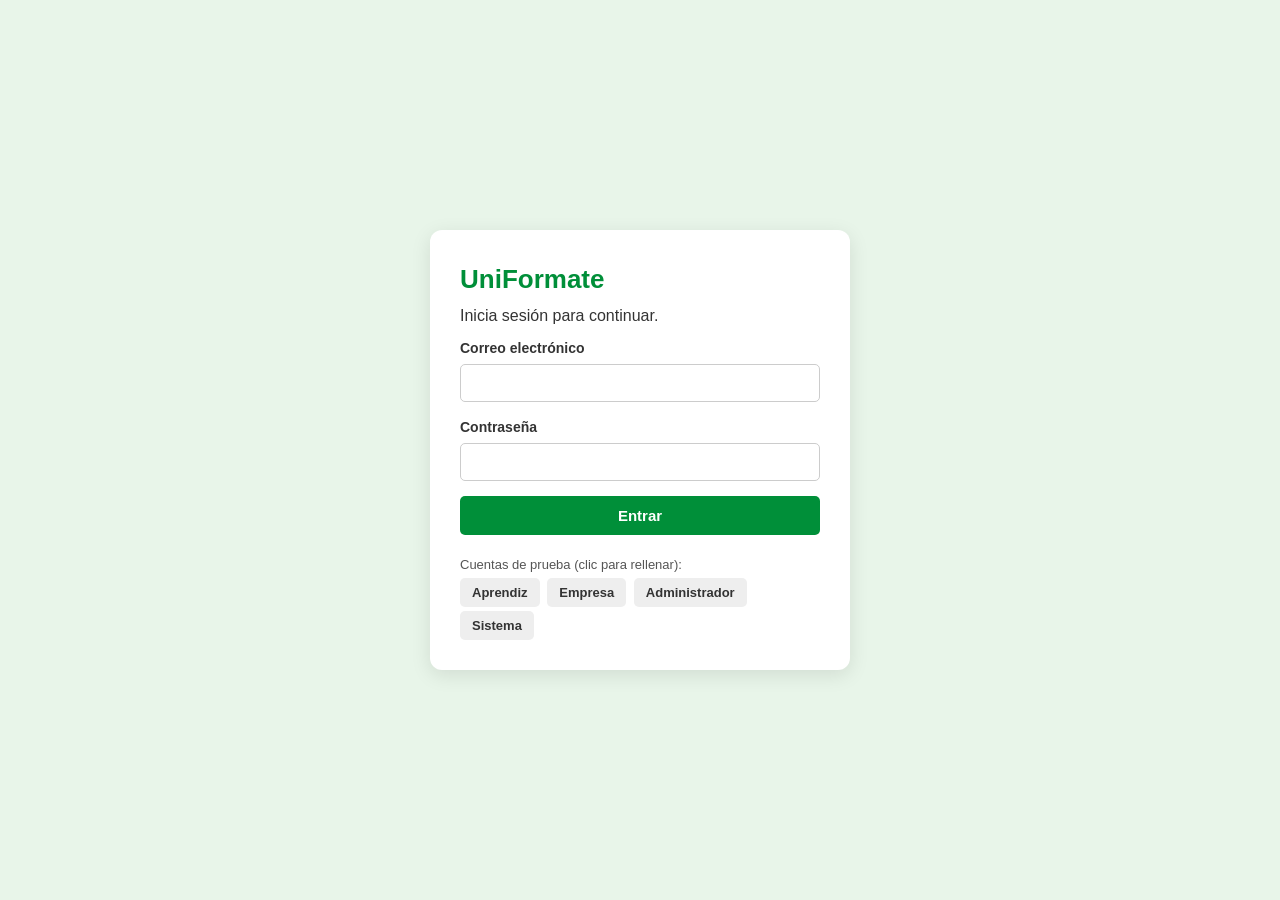
==== index.html @ abd27094 "Primera version de UniFormate" ====
<!DOCTYPE html>
<html lang="es"><head><meta charset="UTF-8"><meta name="viewport" content="width=device-width, initial-scale=1.0"><title>Inicio - UniFormate</title>
<link rel="stylesheet" href="https://cdnjs.cloudflare.com/ajax/libs/font-awesome/6.4.0/css/all.min.css">
<link rel="stylesheet" href="styles.css"><link rel="stylesheet" href="roles.css"></head>
<body data-page="index"><main class="page"><div class="container">
<section class="hero"><div class="hero-grid"><div class="hero-content"><div class="tagline">COMPARA, ELIGE, VISTE TU FUTURO</div><h1>UNIFORMES DEL SENA EN UN SOLO LUGAR</h1><p>En UniFormate puedes comparar diferentes empresas que venden uniformes del SENA. Mira sus precios, diseños, ubicaciones y calificaciones.</p><a href="empresas.html" class="btn btn-primary">Ver empresas <i class="fa-solid fa-arrow-right"></i></a></div><div class="hero-media"><img src="imagenes/inicio-uniformate.png" alt="Aprendices SENA"></div></div></section><div class="welcome" id="welcome"></div>
</div></main><script src="app.js"></script></body></html>
---- styles.css ----
/* ESTILOS GENERALES */
* { margin: 0; padding: 0; box-sizing: border-box; }
html { scroll-behavior: smooth; }
body { font-family: Arial, sans-serif; color: #333; background-color: white; line-height: 1.5; }
img { max-width: 100%; display: block; }
a { color: inherit; }
p { margin-bottom: 10px; }
.container { width: 90%; max-width: 1200px; margin: auto; }
.section { padding: 60px 0; }
.bg-light { background-color: #f5f5f5; }
section[id] { scroll-margin-top: 80px; }
 
/* ACCESIBILIDAD */
:focus-visible { outline: 3px solid #f5a900; outline-offset: 2px; }
 
/* BOTONES */
.btn { display: inline-block; padding: 11px 20px; background-color: #008f39; color: white; text-decoration: none; border: none; border-radius: 5px; cursor: pointer; font-weight: bold; font-size: 15px; font-family: inherit; }
.btn:hover { background-color: #006f2d; }
.btn-block { width: 100%; text-align: center; }
.btn-primary { background-color: #008f39; }
.btn-send { width: 100%; text-align: center; }
 
/* ENCABEZADO */
.header { background-color: #008f39; width: 100%; position: sticky; top: 0; z-index: 1000; }
.header-container { height: 75px; display: flex; align-items: center; justify-content: space-between; }
.brand { display: flex; align-items: center; gap: 10px; color: white; text-decoration: none; }
.brand-logo { width: 45px; height: 45px; border: 2px solid white; border-radius: 50%; display: flex; align-items: center; justify-content: center; overflow: hidden; }
.brand-logo img { width: 100%; height: 100%; object-fit: contain; }
.brand-title { font-size: 22px; font-weight: bold; }
.brand-subtitle { font-size: 10px; letter-spacing: 1px; }
.nav-list { display: flex; gap: 20px; list-style: none; }
.nav-link { color: white; text-decoration: none; font-size: 15px; padding: 4px 0; border-bottom: 2px solid transparent; }
.nav-link:hover { text-decoration: underline; }
.nav-link.active { border-bottom-color: white; font-weight: bold; }
.header-actions { display: flex; gap: 10px; }
.icon-btn { background: none; border: none; color: white; font-size: 20px; cursor: pointer; padding: 6px; }
.mobile-menu-btn { display: none; }
.search-bar { background-color: #006f2d; padding: 10px 0; }
.search-bar[hidden] { display: none; }
.search-bar input { width: 100%; padding: 10px; border: none; border-radius: 5px; font-size: 15px; }
.no-results { color: #b00020; font-weight: bold; margin-bottom: 15px; }
.no-results[hidden] { display: none; }
 
/* INICIO */
.hero { padding: 70px 0; }
.hero-grid { display: grid; grid-template-columns: 1fr 1fr; gap: 40px; align-items: center; }
.tagline { color: #666; font-size: 14px; font-weight: bold; }
.hero-content h1 { font-size: 40px; margin: 15px 0; color: #222; }
.hero-content p { color: #555; margin-bottom: 25px; }
.hero-media img { width: 100%; border-radius: 10px; }
 
/* TITULOS */
.section-header { margin-bottom: 30px; }
.subheading { color: #008f39; font-size: 13px; font-weight: bold; }
.section-header h2 { font-size: 28px; margin: 8px 0; }
 
/* EMPRESAS */
.company-grid { display: grid; grid-template-columns: repeat(3, 1fr); gap: 25px; }
.company-card { background-color: white; padding: 20px; border: 1px solid #ddd; border-radius: 10px; box-shadow: 0 3px 10px rgba(0,0,0,0.08); }
.company-card[hidden] { display: none; }
.card-header { display: flex; justify-content: space-between; gap: 10px; margin-bottom: 15px; }
.company-brand { display: flex; align-items: center; gap: 10px; }
.company-brand h3 { margin-bottom: 2px; }
.company-brand p { font-size: 13px; color: #666; }
.company-icon { font-size: 25px; }
.text-green { color: #008f39; }
.text-dark { color: #333; }
.badge { background-color: #eee; height: fit-content; padding: 5px 8px; border-radius: 4px; font-size: 11px; white-space: nowrap; }
.card-gallery { display: grid; grid-template-columns: repeat(3, 1fr); gap: 7px; margin-bottom: 15px; }
.card-gallery img { width: 100%; height: 90px; object-fit: cover; border-radius: 5px; }
.price-location { display: flex; justify-content: space-between; gap: 10px; font-size: 13px; margin-bottom: 8px; }
.price strong { color: #008f39; }
.rating { color: #f5a900; margin-bottom: 15px; }
.rating span { color: #666; font-size: 13px; margin-left: 5px; }
.card-review { display: flex; gap: 10px; padding: 10px; background-color: #f5f5f5; border-radius: 5px; margin-bottom: 15px; }
.card-review p { font-size: 13px; }
.avatar { width: 32px; height: 32px; min-width: 32px; background-color: #008f39; color: white; border-radius: 50%; display: flex; align-items: center; justify-content: center; font-weight: bold; }
.bg-blue { background-color: #1976d2; }
.bg-purple { background-color: #7b1fa2; }
 
/* COMPARACION */
.compare-layout { display: grid; grid-template-columns: 1.3fr 0.7fr; gap: 40px; align-items: center; }
.compare-card { background-color: #e8f5e9; padding: 30px; border-radius: 15px; }
.compare-badge { color: #008f39; font-weight: bold; font-size: 13px; }
.compare-card h2 { margin: 8px 0; }
.compare-image { width: 100%; margin: 20px 0; }
.compare-image img { width: 100%; max-height: 250px; object-fit: cover; border-radius: 10px; }
.features-grid { display: grid; grid-template-columns: 1fr 1fr; gap: 15px; margin: 20px 0; }
.feature-item { display: flex; gap: 10px; }
.feature-item i { color: #008f39; font-size: 20px; }
.feature-item p { font-size: 13px; color: #555; }
.table-wrapper { overflow-x: auto; }
table { width: 100%; border-collapse: collapse; background-color: white; margin-top: 15px; }
th, td { padding: 10px; border: 1px solid #ddd; text-align: left; font-size: 13px; }
th { background-color: #eeeeee; }
.check-list { list-style: none; margin-top: 15px; }
.check-list li { margin-bottom: 10px; }
.check-list i { color: #008f39; margin-right: 5px; }
 
/* NOSOTROS */
.about-layout { display: grid; grid-template-columns: 0.8fr 1.2fr; gap: 40px; align-items: center; }
.about-banner { display: grid; grid-template-columns: 1fr 1fr; background-color: white; border: 1px solid #ddd; border-radius: 10px; overflow: hidden; }
.about-banner-info { padding: 25px; }
.badge-pill { display: inline-block; background-color: #dff2e3; color: #008f39; padding: 5px 10px; border-radius: 20px; font-size: 12px; font-weight: bold; margin-bottom: 10px; }
.perks-grid { display: grid; grid-template-columns: 1fr 1fr; gap: 12px; margin-top: 20px; }
.perk { font-size: 13px; }
.perk i { color: #008f39; margin-right: 5px; }
.about-banner-img img { width: 100%; height: 100%; object-fit: cover; }
 
/* CONTACTO */
.contact-grid { display: grid; grid-template-columns: 1.2fr 0.8fr; gap: 30px; }
.contact-form-box { background-color: white; border: 1px solid #ddd; border-radius: 10px; padding: 30px; }
.contact-info-card { background-color: #e8f5e9; border-radius: 10px; padding: 30px; }
.info-header { display: flex; align-items: center; gap: 15px; }
.info-header i { color: #008f39; font-size: 30px; }
.redes-image { width: 100%; max-height: 180px; object-fit: contain; margin: 20px 0; border-radius: 10px; }
.contact-links { list-style: none; margin: 25px 0; }
.contact-links li { margin-bottom: 12px; }
.contact-links i { color: #008f39; margin-right: 8px; }
.contact-links a { text-decoration: none; }
.contact-links a:hover { text-decoration: underline; }
 
/* FORMULARIOS */
.form-group { margin-bottom: 15px; }
.form-group label, .label-text { display: block; margin-bottom: 5px; font-weight: bold; font-size: 14px; }
.form-group input, .form-group textarea { width: 100%; padding: 10px; border: 1px solid #ccc; border-radius: 5px; font-family: Arial, sans-serif; font-size: 14px; }
.form-group input.invalid, .form-group textarea.invalid { border-color: #b00020; background-color: #fff6f6; }
.required { color: #b00020; }
.error-message { display: block; color: #b00020; font-size: 12px; margin-top: 4px; min-height: 0; }
.form-feedback { display: none; padding: 12px; border-radius: 5px; margin-bottom: 15px; font-size: 14px; font-weight: bold; }
.form-feedback.success { display: block; background-color: #e8f5e9; color: #006f2d; border: 1px solid #008f39; }
.form-feedback.error { display: block; background-color: #fdecea; color: #b00020; border: 1px solid #b00020; }
 
/* ESTRELLAS */
.star-rating { display: flex; flex-direction: row-reverse; justify-content: flex-end; gap: 4px; }
.star-rating input { position: absolute; opacity: 0; width: 1px; height: 1px; }
.form-group .star-rating label { display: inline; margin: 0; font-size: 30px; line-height: 1; color: #ccc; cursor: pointer; }
.star-rating label:hover, .star-rating label:hover ~ label, .star-rating input:checked ~ label { color: #f5a900; }
.star-rating input:focus-visible + label { outline: 3px solid #f5a900; border-radius: 3px; }
 
/* RESEÑAS */
.reviews-grid { display: grid; grid-template-columns: 1fr 1fr; gap: 30px; align-items: start; }
.review-form-box { background-color: white; padding: 30px; border: 1px solid #ddd; border-radius: 10px; }
.reviews-list-box h3 { margin-bottom: 20px; }
.review-cards { display: flex; flex-direction: column; gap: 15px; }
.user-review { background-color: white; padding: 15px; border: 1px solid #ddd; border-radius: 7px; }
.review-user-header { display: flex; justify-content: space-between; margin-bottom: 8px; }
.stars { color: #f5a900; }
.user-review p { font-size: 14px; }
.user-review p:last-child { color: #888; font-size: 12px; margin-bottom: 0; }
 
/* PIE DE PAGINA */
.footer { background-color: #008f39; color: white; padding: 30px 0; }
.footer-content { display: flex; justify-content: space-between; align-items: center; }
.footer-logo { display: flex; align-items: center; gap: 10px; }
.logo-icon { width: 35px; height: 35px; border: 2px solid white; border-radius: 50%; display: flex; align-items: center; justify-content: center; overflow: hidden; }
.logo-icon img { width: 100%; height: 100%; object-fit: contain; }
.logo-name { font-size: 20px; font-weight: bold; }
.logo-sub { font-size: 10px; }
.copyright { font-size: 13px; margin-bottom: 0; }
 
/* PARA CELULAR */
@media (max-width: 900px) {
  .mobile-menu-btn { display: block; }
  .nav { display: none; position: absolute; top: 100%; left: 0; width: 100%; background-color: #006f2d; padding: 10px 5%; }
  .nav.open { display: block; }
  .nav-list { flex-direction: column; gap: 4px; }
  .nav-link { display: block; padding: 10px 0; }
  .hero-grid, .company-grid, .compare-layout, .about-layout, .contact-grid, .reviews-grid, .about-banner { grid-template-columns: 1fr; }
  .footer-content { flex-direction: column; gap: 15px; text-align: center; }
}
@media (max-width: 600px) {
  .hero-content h1 { font-size: 30px; }
  .features-grid { grid-template-columns: 1fr; }
  .price-location { flex-direction: column; }
  .header-container { height: 65px; }
}
@media (prefers-reduced-motion: reduce) { html { scroll-behavior: auto; } }
---- roles.css ----
[hidden]{display:none!important}
main.page{padding:40px 0;min-height:60vh}
.user-chip{color:#fff;font-size:13px;align-self:center;background:rgba(0,0,0,.2);padding:5px 10px;border-radius:20px}
.header-actions{align-items:center}
.btn-sm{padding:7px 12px;font-size:13px}
.btn-light{background:#eee;color:#333}.btn-light:hover{background:#ddd}
.btn-danger{background:#b00020}.btn-danger:hover{background:#80001a}
.header .btn-light{background:#fff;color:#008f39}
.form-group select{width:100%;padding:10px;border:1px solid #ccc;border-radius:5px;font-size:14px}
.login-wrap{min-height:100vh;display:grid;place-items:center;background:#e8f5e9;padding:20px}
.login-box{background:#fff;border-radius:12px;padding:30px;width:100%;max-width:420px;box-shadow:0 5px 20px rgba(0,0,0,.1)}
.login-box h1{color:#008f39;font-size:26px;margin-bottom:5px}
.demo{margin-top:20px;font-size:13px;color:#555}
.demo button{margin:4px 4px 0 0}
.welcome{background:#e8f5e9;border-radius:12px;padding:25px;margin-top:30px}
.welcome .btn{margin:8px 8px 0 0}
.crud{background:#fff;border:1px solid #ddd;border-radius:10px;padding:20px;margin-top:20px}
.crud-head{display:flex;justify-content:space-between;align-items:center;margin-bottom:15px}
.crud-form{background:#f5f5f5;padding:15px;border-radius:8px;margin-bottom:15px}
.acts{white-space:nowrap}.acts .btn{margin-right:4px}
.tabs{display:flex;flex-wrap:wrap;gap:8px;margin:15px 0}
.tabs .btn-light.on{background:#008f39;color:#fff}
.uni-list{list-style:none;margin:10px 0;font-size:14px}
.uni-list li{display:flex;justify-content:space-between;padding:4px 0;border-bottom:1px dashed #ddd}
.page-title{font-size:28px;margin-bottom:8px}
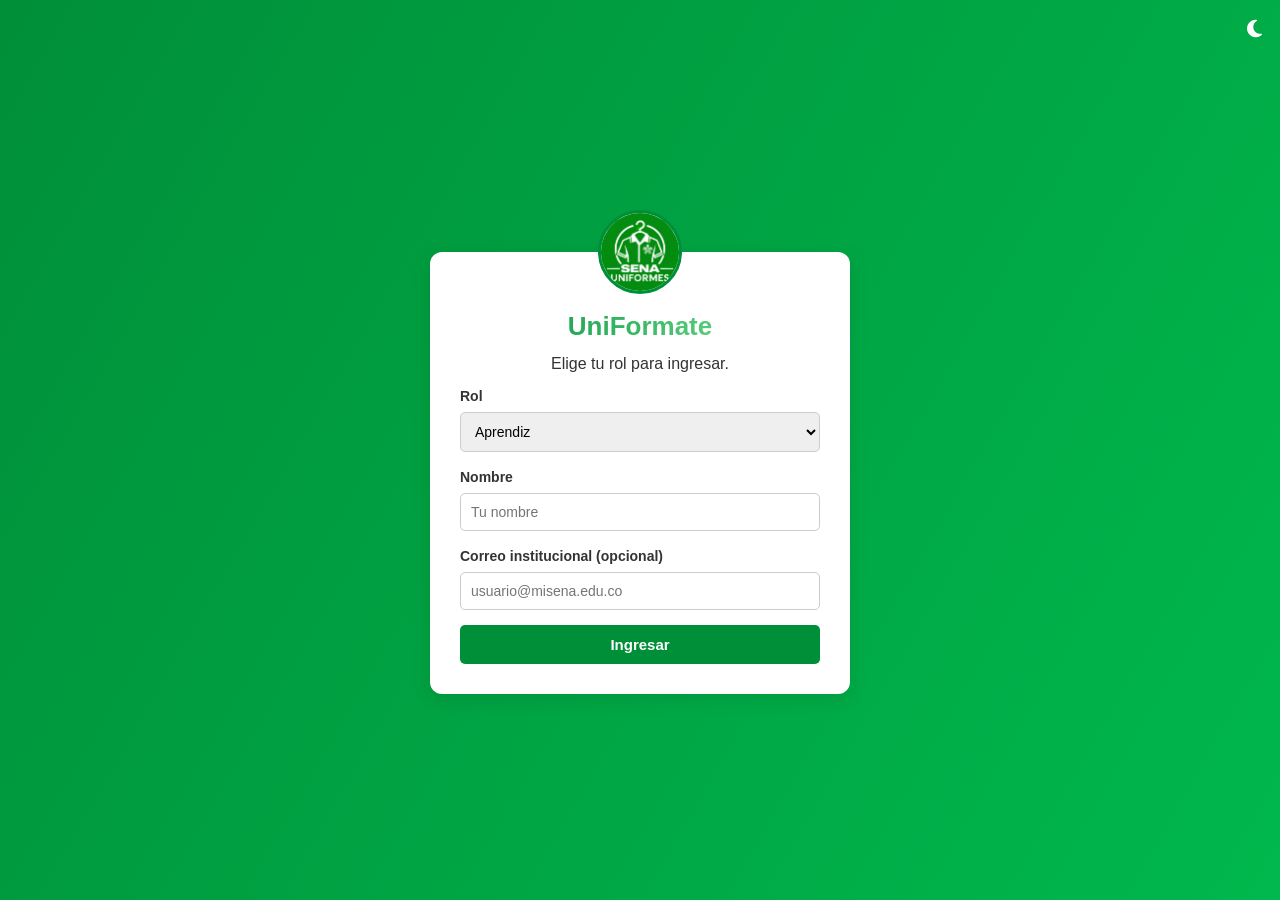
==== commit c45ca576: "Actualizacion de UniFormate" ====
--- a/index.html
+++ b/index.html
@@ -1,7 +1,12 @@
 <!DOCTYPE html>
-<html lang="es"><head><meta charset="UTF-8"><meta name="viewport" content="width=device-width, initial-scale=1.0"><title>Inicio - UniFormate</title>
+<html lang="es"><head><meta charset="UTF-8"><meta name="viewport" content="width=device-width, initial-scale=1.0"><title>Catálogo - UniFormate</title>
+<script>document.documentElement.dataset.theme=localStorage.getItem('uf_theme')||(matchMedia('(prefers-color-scheme: dark)').matches?'dark':'light')</script>
 <link rel="stylesheet" href="https://cdnjs.cloudflare.com/ajax/libs/font-awesome/6.4.0/css/all.min.css">
-<link rel="stylesheet" href="styles.css"><link rel="stylesheet" href="roles.css"></head>
+<link rel="stylesheet" href="css/styles.css"></head>
 <body data-page="index"><main class="page"><div class="container">
-<section class="hero"><div class="hero-grid"><div class="hero-content"><div class="tagline">COMPARA, ELIGE, VISTE TU FUTURO</div><h1>UNIFORMES DEL SENA EN UN SOLO LUGAR</h1><p>En UniFormate puedes comparar diferentes empresas que venden uniformes del SENA. Mira sus precios, diseños, ubicaciones y calificaciones.</p><a href="empresas.html" class="btn btn-primary">Ver empresas <i class="fa-solid fa-arrow-right"></i></a></div><div class="hero-media"><img src="imagenes/inicio-uniformate.png" alt="Aprendices SENA"></div></div></section><div class="welcome" id="welcome"></div>
-</div></main><script src="app.js"></script></body></html>+<section class="hero"><div class="hero-grid"><div class="hero-content"><div class="tagline">COMPARA, ELIGE, VISTE TU FUTURO</div><h1>UNIFORMES DEL SENA EN UN SOLO LUGAR</h1><p>Compara empresas que venden uniformes del SENA: precios, telas, tiempos de entrega, ubicaciones y calificaciones.</p></div><div class="hero-media"><img src="img/inicio-uniformate.png" alt="Aprendices SENA"></div></div></section>
+<div class="welcome" id="welcome"></div>
+<div class="filters"><input type="search" id="q" placeholder="Buscar: botas, overol, bata..." aria-label="Buscar uniformes"><select id="prog" aria-label="Filtrar por programa"><option value="">Todos los programas</option><option>ADSO</option><option>Salud</option><option>Mantenimiento</option><option>General</option></select></div>
+<div class="welcome" id="cmp-bar" hidden></div>
+<div class="company-grid" id="lista"></div>
+</div></main><script src="js/main.js"></script></body></html>
--- a/css/styles.css
+++ b/css/styles.css
@@ -0,0 +1,279 @@
+/* ESTILOS GENERALES */
+* { margin: 0; padding: 0; box-sizing: border-box; }
+html { scroll-behavior: smooth; }
+body { font-family: Arial, sans-serif; color: #333; background-color: white; line-height: 1.5; }
+img { max-width: 100%; display: block; }
+a { color: inherit; }
+p { margin-bottom: 10px; }
+.container { width: 90%; max-width: 1200px; margin: auto; }
+.section { padding: 60px 0; }
+.bg-light { background-color: #f5f5f5; }
+section[id] { scroll-margin-top: 80px; }
+ 
+/* ACCESIBILIDAD */
+:focus-visible { outline: 3px solid #f5a900; outline-offset: 2px; }
+ 
+/* BOTONES */
+.btn { display: inline-block; padding: 11px 20px; background-color: #008f39; color: white; text-decoration: none; border: none; border-radius: 5px; cursor: pointer; font-weight: bold; font-size: 15px; font-family: inherit; }
+.btn:hover { background-color: #006f2d; }
+.btn-block { width: 100%; text-align: center; }
+.btn-primary { background-color: #008f39; }
+.btn-send { width: 100%; text-align: center; }
+ 
+/* ENCABEZADO */
+.header { background-color: #008f39; width: 100%; position: sticky; top: 0; z-index: 1000; }
+.header-container { height: 75px; display: flex; align-items: center; justify-content: space-between; }
+.brand { display: flex; align-items: center; gap: 10px; color: white; text-decoration: none; }
+.brand-logo { width: 45px; height: 45px; border: 2px solid white; border-radius: 50%; display: flex; align-items: center; justify-content: center; overflow: hidden; }
+.brand-logo img { width: 100%; height: 100%; object-fit: contain; }
+.brand-title { font-size: 22px; font-weight: bold; }
+.brand-subtitle { font-size: 10px; letter-spacing: 1px; }
+.nav-list { display: flex; gap: 20px; list-style: none; }
+.nav-link { color: white; text-decoration: none; font-size: 15px; padding: 4px 0; border-bottom: 2px solid transparent; }
+.nav-link:hover { text-decoration: underline; }
+.nav-link.active { border-bottom-color: white; font-weight: bold; }
+.header-actions { display: flex; gap: 10px; }
+.icon-btn { background: none; border: none; color: white; font-size: 20px; cursor: pointer; padding: 6px; }
+.mobile-menu-btn { display: none; }
+.search-bar { background-color: #006f2d; padding: 10px 0; }
+.search-bar[hidden] { display: none; }
+.search-bar input { width: 100%; padding: 10px; border: none; border-radius: 5px; font-size: 15px; }
+.no-results { color: #b00020; font-weight: bold; margin-bottom: 15px; }
+.no-results[hidden] { display: none; }
+ 
+/* INICIO */
+.hero { padding: 70px 0; }
+.hero-grid { display: grid; grid-template-columns: 1fr 1fr; gap: 40px; align-items: center; }
+.tagline { color: #666; font-size: 14px; font-weight: bold; }
+.hero-content h1 { font-size: 40px; margin: 15px 0; color: #222; }
+.hero-content p { color: #555; margin-bottom: 25px; }
+.hero-media img { width: 100%; border-radius: 10px; }
+ 
+/* TITULOS */
+.section-header { margin-bottom: 30px; }
+.subheading { color: #008f39; font-size: 13px; font-weight: bold; }
+.section-header h2 { font-size: 28px; margin: 8px 0; }
+ 
+/* EMPRESAS */
+.company-grid { display: grid; grid-template-columns: repeat(3, 1fr); gap: 25px; }
+.company-card { background-color: white; padding: 20px; border: 1px solid #ddd; border-radius: 10px; box-shadow: 0 3px 10px rgba(0,0,0,0.08); }
+.company-card[hidden] { display: none; }
+.card-header { display: flex; justify-content: space-between; gap: 10px; margin-bottom: 15px; }
+.company-brand { display: flex; align-items: center; gap: 10px; }
+.company-brand h3 { margin-bottom: 2px; }
+.company-brand p { font-size: 13px; color: #666; }
+.company-icon { font-size: 25px; }
+.text-green { color: #008f39; }
+.text-dark { color: #333; }
+.badge { background-color: #eee; height: fit-content; padding: 5px 8px; border-radius: 4px; font-size: 11px; white-space: nowrap; }
+.card-gallery { display: grid; grid-template-columns: repeat(3, 1fr); gap: 7px; margin-bottom: 15px; }
+.card-gallery img { width: 100%; height: 90px; object-fit: cover; border-radius: 5px; }
+.price-location { display: flex; justify-content: space-between; gap: 10px; font-size: 13px; margin-bottom: 8px; }
+.price strong { color: #008f39; }
+.rating { color: #f5a900; margin-bottom: 15px; }
+.rating span { color: #666; font-size: 13px; margin-left: 5px; }
+.card-review { display: flex; gap: 10px; padding: 10px; background-color: #f5f5f5; border-radius: 5px; margin-bottom: 15px; }
+.card-review p { font-size: 13px; }
+.avatar { width: 32px; height: 32px; min-width: 32px; background-color: #008f39; color: white; border-radius: 50%; display: flex; align-items: center; justify-content: center; font-weight: bold; }
+.bg-blue { background-color: #1976d2; }
+.bg-purple { background-color: #7b1fa2; }
+ 
+/* COMPARACION */
+.compare-layout { display: grid; grid-template-columns: 1.3fr 0.7fr; gap: 40px; align-items: center; }
+.compare-card { background-color: #e8f5e9; padding: 30px; border-radius: 15px; }
+.compare-badge { color: #008f39; font-weight: bold; font-size: 13px; }
+.compare-card h2 { margin: 8px 0; }
+.compare-image { width: 100%; margin: 20px 0; }
+.compare-image img { width: 100%; max-height: 250px; object-fit: cover; border-radius: 10px; }
+.features-grid { display: grid; grid-template-columns: 1fr 1fr; gap: 15px; margin: 20px 0; }
+.feature-item { display: flex; gap: 10px; }
+.feature-item i { color: #008f39; font-size: 20px; }
+.feature-item p { font-size: 13px; color: #555; }
+.table-wrapper { overflow-x: auto; }
+table { width: 100%; border-collapse: collapse; background-color: white; margin-top: 15px; }
+th, td { padding: 10px; border: 1px solid #ddd; text-align: left; font-size: 13px; }
+th { background-color: #eeeeee; }
+.check-list { list-style: none; margin-top: 15px; }
+.check-list li { margin-bottom: 10px; }
+.check-list i { color: #008f39; margin-right: 5px; }
+ 
+/* NOSOTROS */
+.about-layout { display: grid; grid-template-columns: 0.8fr 1.2fr; gap: 40px; align-items: center; }
+.about-banner { display: grid; grid-template-columns: 1fr 1fr; background-color: white; border: 1px solid #ddd; border-radius: 10px; overflow: hidden; }
+.about-banner-info { padding: 25px; }
+.badge-pill { display: inline-block; background-color: #dff2e3; color: #008f39; padding: 5px 10px; border-radius: 20px; font-size: 12px; font-weight: bold; margin-bottom: 10px; }
+.perks-grid { display: grid; grid-template-columns: 1fr 1fr; gap: 12px; margin-top: 20px; }
+.perk { font-size: 13px; }
+.perk i { color: #008f39; margin-right: 5px; }
+.about-banner-img img { width: 100%; height: 100%; object-fit: cover; }
+ 
+/* CONTACTO */
+.contact-grid { display: grid; grid-template-columns: 1.2fr 0.8fr; gap: 30px; }
+.contact-form-box { background-color: white; border: 1px solid #ddd; border-radius: 10px; padding: 30px; }
+.contact-info-card { background-color: #e8f5e9; border-radius: 10px; padding: 30px; }
+.info-header { display: flex; align-items: center; gap: 15px; }
+.info-header i { color: #008f39; font-size: 30px; }
+.redes-image { width: 100%; max-height: 180px; object-fit: contain; margin: 20px 0; border-radius: 10px; }
+.contact-links { list-style: none; margin: 25px 0; }
+.contact-links li { margin-bottom: 12px; }
+.contact-links i { color: #008f39; margin-right: 8px; }
+.contact-links a { text-decoration: none; }
+.contact-links a:hover { text-decoration: underline; }
+ 
+/* FORMULARIOS */
+.form-group { margin-bottom: 15px; }
+.form-group label, .label-text { display: block; margin-bottom: 5px; font-weight: bold; font-size: 14px; }
+.form-group input, .form-group textarea { width: 100%; padding: 10px; border: 1px solid #ccc; border-radius: 5px; font-family: Arial, sans-serif; font-size: 14px; }
+.form-group input.invalid, .form-group textarea.invalid { border-color: #b00020; background-color: #fff6f6; }
+.required { color: #b00020; }
+.error-message { display: block; color: #b00020; font-size: 12px; margin-top: 4px; min-height: 0; }
+.form-feedback { display: none; padding: 12px; border-radius: 5px; margin-bottom: 15px; font-size: 14px; font-weight: bold; }
+.form-feedback.success { display: block; background-color: #e8f5e9; color: #006f2d; border: 1px solid #008f39; }
+.form-feedback.error { display: block; background-color: #fdecea; color: #b00020; border: 1px solid #b00020; }
+ 
+/* ESTRELLAS */
+.star-rating { display: flex; flex-direction: row-reverse; justify-content: flex-end; gap: 4px; }
+.star-rating input { position: absolute; opacity: 0; width: 1px; height: 1px; }
+.form-group .star-rating label { display: inline; margin: 0; font-size: 30px; line-height: 1; color: #ccc; cursor: pointer; }
+.star-rating label:hover, .star-rating label:hover ~ label, .star-rating input:checked ~ label { color: #f5a900; }
+.star-rating input:focus-visible + label { outline: 3px solid #f5a900; border-radius: 3px; }
+ 
+/* RESEÑAS */
+.reviews-grid { display: grid; grid-template-columns: 1fr 1fr; gap: 30px; align-items: start; }
+.review-form-box { background-color: white; padding: 30px; border: 1px solid #ddd; border-radius: 10px; }
+.reviews-list-box h3 { margin-bottom: 20px; }
+.review-cards { display: flex; flex-direction: column; gap: 15px; }
+.user-review { background-color: white; padding: 15px; border: 1px solid #ddd; border-radius: 7px; }
+.review-user-header { display: flex; justify-content: space-between; margin-bottom: 8px; }
+.stars { color: #f5a900; }
+.user-review p { font-size: 14px; }
+.user-review p:last-child { color: #888; font-size: 12px; margin-bottom: 0; }
+ 
+/* PIE DE PAGINA */
+.footer { background-color: #008f39; color: white; padding: 30px 0; }
+.footer-content { display: flex; justify-content: space-between; align-items: center; }
+.footer-logo { display: flex; align-items: center; gap: 10px; }
+.logo-icon { width: 35px; height: 35px; border: 2px solid white; border-radius: 50%; display: flex; align-items: center; justify-content: center; overflow: hidden; }
+.logo-icon img { width: 100%; height: 100%; object-fit: contain; }
+.logo-name { font-size: 20px; font-weight: bold; }
+.logo-sub { font-size: 10px; }
+.copyright { font-size: 13px; margin-bottom: 0; }
+ 
+/* PARA CELULAR */
+@media (max-width: 767px) {
+  .mobile-menu-btn { display: block; }
+  .nav { display: none; position: absolute; top: 100%; left: 0; width: 100%; background-color: #006f2d; padding: 10px 5%; }
+  .nav.open { display: block; }
+  .nav-list { flex-direction: column; gap: 4px; }
+  .nav-link { display: block; padding: 10px 0; }
+  .hero-grid, .company-grid, .compare-layout, .about-layout, .contact-grid, .reviews-grid, .about-banner { grid-template-columns: 1fr; }
+  .footer-content { flex-direction: column; gap: 15px; text-align: center; }
+}
+@media (max-width: 600px) {
+  .hero-content h1 { font-size: 30px; }
+  .features-grid { grid-template-columns: 1fr; }
+  .price-location { flex-direction: column; }
+  .header-container { height: 65px; }
+}
+@media (prefers-reduced-motion: reduce) { html { scroll-behavior: auto; } }
+[hidden]{display:none!important}
+main.page{padding:40px 0;min-height:60vh}
+.user-chip{color:#fff;font-size:13px;align-self:center;background:rgba(0,0,0,.2);padding:5px 10px;border-radius:20px}
+.header-actions{align-items:center}
+.btn-sm{padding:7px 12px;font-size:13px}
+.btn-light{background:#eee;color:#333}.btn-light:hover{background:#ddd}
+.btn-danger{background:#b00020}.btn-danger:hover{background:#80001a}
+.header .btn-light{background:#fff;color:#008f39}
+.form-group select{width:100%;padding:10px;border:1px solid #ccc;border-radius:5px;font-size:14px}
+.login-wrap{min-height:100vh;display:grid;place-items:center;background:#e8f5e9;padding:20px}
+.login-box{background:#fff;border-radius:12px;padding:30px;width:100%;max-width:420px;box-shadow:0 5px 20px rgba(0,0,0,.1)}
+.login-box h1{color:#008f39;font-size:26px;margin-bottom:5px}
+.demo{margin-top:20px;font-size:13px;color:#555}
+.demo button{margin:4px 4px 0 0}
+.welcome{background:#e8f5e9;border-radius:12px;padding:25px;margin-top:30px}
+.welcome .btn{margin:8px 8px 0 0}
+.crud{background:#fff;border:1px solid #ddd;border-radius:10px;padding:20px;margin-top:20px}
+.crud-head{display:flex;justify-content:space-between;align-items:center;margin-bottom:15px}
+.crud-form{background:#f5f5f5;padding:15px;border-radius:8px;margin-bottom:15px}
+.acts{white-space:nowrap}.acts .btn{margin-right:4px}
+.tabs{display:flex;flex-wrap:wrap;gap:8px;margin:15px 0}
+.tabs .btn-light.on{background:#008f39;color:#fff}
+.uni-list{list-style:none;margin:10px 0;font-size:14px}
+.uni-list li{display:flex;justify-content:space-between;padding:4px 0;border-bottom:1px dashed #ddd}
+.page-title{font-size:28px;margin-bottom:8px}
+/* ===== UNIFORMATE: componentes nuevos, tema oscuro y responsive ===== */
+.hdr-search input{padding:6px 12px;border:none;border-radius:20px;width:170px;font-size:13px}
+.filters{display:flex;gap:10px;flex-wrap:wrap;margin:20px 0}
+.filters input,.filters select{padding:10px;border:1px solid #ccc;border-radius:5px;font-size:14px;flex:1;min-width:180px}
+.cmp{cursor:pointer;display:inline-flex;gap:5px;align-items:center}
+.chips{display:flex;flex-wrap:wrap;gap:8px;margin:15px 0}
+.best{background:#dff2e3;font-weight:bold}
+.rv-photo{max-width:200px;border-radius:8px;margin:8px 0}
+.review-form-box{margin-bottom:25px}
+.btn-wa{background:#1fa855}.btn-wa:hover{background:#178a45}
+@media(max-width:1000px){.company-grid{grid-template-columns:repeat(2,1fr)}.nav-list{gap:12px}.user-chip{display:none}.hdr-search input{width:120px}}
+@media(max-width:767px){.company-grid{grid-template-columns:1fr}.hdr-search{display:none}}
+@media(max-width:480px){.container{width:94%}.crud-head,.card-header{flex-wrap:wrap;gap:8px}.hero-content h1{font-size:26px}.brand-subtitle{display:none}}
+ 
+/* TEMA OSCURO (sin transiciones: el cambio es inmediato) */
+[data-theme=dark] body{background:#121212;color:#e6e6e6}
+[data-theme=dark] .bg-light{background:#1a1a1a}
+[data-theme=dark] :is(.company-card,.crud,.contact-form-box,.review-form-box,.user-review,.login-box,.about-banner,table){background:#1f1f1f;border-color:#333;color:#e6e6e6}
+[data-theme=dark] :is(.login-wrap,.welcome,.compare-card,.contact-info-card){background:#16301f;color:#e6e6e6}
+[data-theme=dark] th{background:#2a2a2a;color:#eee}
+[data-theme=dark] :is(td,th){border-color:#333}
+[data-theme=dark] :is(.crud-form,.card-review){background:#262626}
+[data-theme=dark] :is(input,select,textarea){background:#262626;color:#eee;border-color:#444}
+[data-theme=dark] :is(h1,h2,h3){color:#fff}
+[data-theme=dark] :is(.hero-content p,.tagline,.company-brand p,.feature-item p,.rating span,.demo,small){color:#bbb}
+[data-theme=dark] :is(.subheading,.price strong,.text-green,.compare-badge,.badge-pill,.perk i,.check-list i,.info-header i,.contact-links i){color:#3ddc84}
+[data-theme=dark] .badge-pill{background:#16301f}
+[data-theme=dark] :is(.badge,.btn-light){background:#333;color:#eee}
+[data-theme=dark] .header .btn-light{background:#fff;color:#006f2d}
+[data-theme=dark] .text-dark{color:#ddd}
+[data-theme=dark] .best{background:#16301f}
+[data-theme=dark] .uni-list li{border-color:#333}
+[data-theme=dark] .user-review p:last-child{color:#aaa}
+[data-theme=dark] :is(.no-results,.error-message,.required){color:#ff8a80}
+[data-theme=dark] .form-feedback.success{background:#16301f;color:#9be7b5}
+[data-theme=dark] .form-feedback.error{background:#3a1a1a;color:#ff8a80}
+ 
+/* ===== ANIMACIONES ===== */
+@keyframes rise{from{opacity:0;transform:translateY(14px)}to{opacity:1;transform:none}}
+@keyframes pop{from{transform:scale(.3);opacity:0}to{transform:scale(1);opacity:1}}
+@keyframes pulse{50%{transform:scale(1.07)}}
+@keyframes load{from{width:0}to{width:100%}}
+.company-card,.user-review,.crud,.welcome,.hero-content,.hero-media,.login-box{animation:rise .5s ease both}
+.company-card:hover{transform:translateY(-3px);transition:transform .2s}
+.splash{position:fixed;inset:0;z-index:3000;display:grid;place-items:center;background:linear-gradient(135deg,#008f39,#006f2d);color:#fff;text-align:center;transition:opacity .5s}
+.splash.out{opacity:0;pointer-events:none}
+.splash-logo{width:96px;height:96px;margin:0 auto 14px;border:3px solid #fff;border-radius:50%;display:grid;place-items:center;overflow:hidden;font-size:42px;font-weight:bold;animation:pop .8s ease both,pulse 1.4s .8s ease-in-out infinite}
+.splash-logo img{width:100%;height:100%;object-fit:contain}
+.splash h2{color:#fff;font-size:30px;animation:rise .6s .2s ease both}
+.splash p{color:#fff;animation:rise .6s .4s ease both}
+.splash-bar{width:200px;height:5px;background:rgba(255,255,255,.3);border-radius:5px;margin:18px auto 0;overflow:hidden}
+.splash-bar span{display:block;height:100%;background:#fff;animation:load 1.6s ease forwards}
+@media(prefers-reduced-motion:reduce){*{animation:none!important;transition:none!important}.splash{display:none}}
+ 
+/* ===== LOGIN ANIMADO ===== */
+@keyframes grad{0%{background-position:0% 50%}50%{background-position:100% 50%}100%{background-position:0% 50%}}
+@keyframes floatUp{0%{transform:translateY(0) rotate(0);opacity:0}10%{opacity:1}100%{transform:translateY(-115vh) rotate(360deg);opacity:0}}
+@keyframes cardIn{from{opacity:0;transform:translateY(40px) scale(.92)}to{opacity:1;transform:none}}
+@keyframes ring{0%{box-shadow:0 8px 20px rgba(0,0,0,.2),0 0 0 0 rgba(0,143,57,.5)}100%{box-shadow:0 8px 20px rgba(0,0,0,.2),0 0 0 24px rgba(0,143,57,0)}}
+@keyframes shimmer{to{background-position:200% 0}}
+@keyframes sweep{0%,60%{left:-80%}100%{left:130%}}
+.login-wrap{position:relative;overflow:hidden;background:linear-gradient(120deg,#008f39,#00b84d,#006f2d,#2ecc71);background-size:300% 300%;animation:grad 12s ease infinite}
+[data-theme=dark] .login-wrap{background:linear-gradient(120deg,#0b3d1e,#0f5a2c,#082a15,#126b33);background-size:300% 300%}
+.bg-anim{position:absolute;inset:0;pointer-events:none}
+.bg-anim i{position:absolute;bottom:-60px;left:var(--x);font-size:var(--s);color:rgba(255,255,255,.2);animation:floatUp var(--d) linear infinite;animation-delay:var(--l)}
+.login-box{position:relative;z-index:1;margin-top:45px;padding-top:55px;animation:cardIn .8s cubic-bezier(.2,.9,.3,1.2) both;text-align:center}
+.login-box .form-group,.login-box .error-message{text-align:left}
+.logo-icon.login-logo{position:absolute;top:-42px;left:50%;margin-left:-42px;width:84px;height:84px;border:3px solid #008f39;background:#fff;color:#008f39;font-size:36px;font-weight:bold;animation:pop .8s ease both,ring 2s 1s ease-out infinite}
+.login-box h1{background:linear-gradient(90deg,#008f39,#7be495,#008f39);background-size:200% 100%;-webkit-background-clip:text;background-clip:text;color:transparent;animation:shimmer 3s linear infinite;margin-bottom:6px}
+.login-box .form-group{animation:rise .5s ease both}
+.login-box .form-group:nth-child(1){animation-delay:.3s}.login-box .form-group:nth-child(2){animation-delay:.4s}.login-box .form-group:nth-child(3){animation-delay:.5s}.login-box .form-group:nth-child(4){animation-delay:.6s}
+.login-box :is(input,select){transition:border-color .2s,box-shadow .2s}
+.login-box :is(input,select):focus{outline:none;border-color:#008f39;box-shadow:0 0 0 3px rgba(0,143,57,.25)}
+.login-box .btn-primary{position:relative;overflow:hidden;transition:transform .15s}
+.login-box .btn-primary:hover{transform:translateY(-2px)}
+.login-box .btn-primary::after{content:"";position:absolute;top:0;left:-80%;width:50%;height:100%;background:linear-gradient(100deg,transparent,rgba(255,255,255,.45),transparent);transform:skewX(-20deg);animation:sweep 3s ease-in-out infinite}
